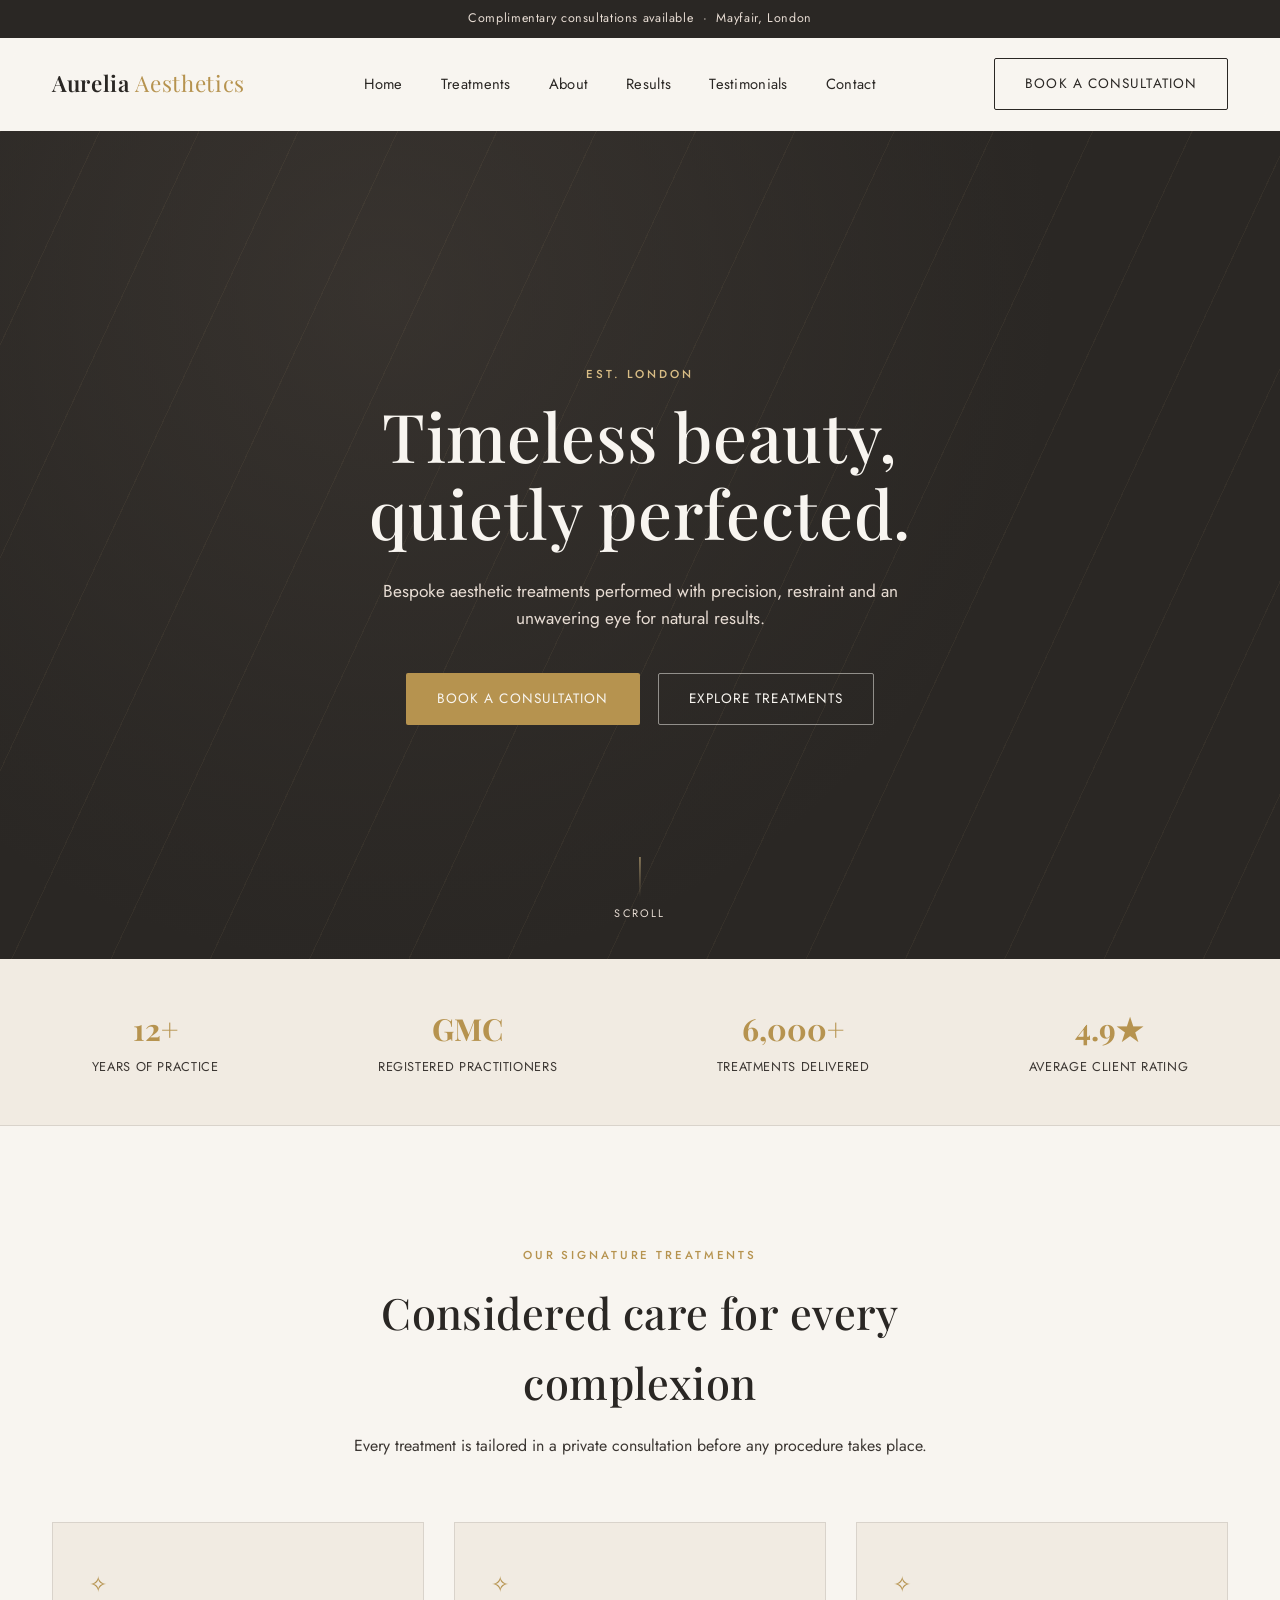
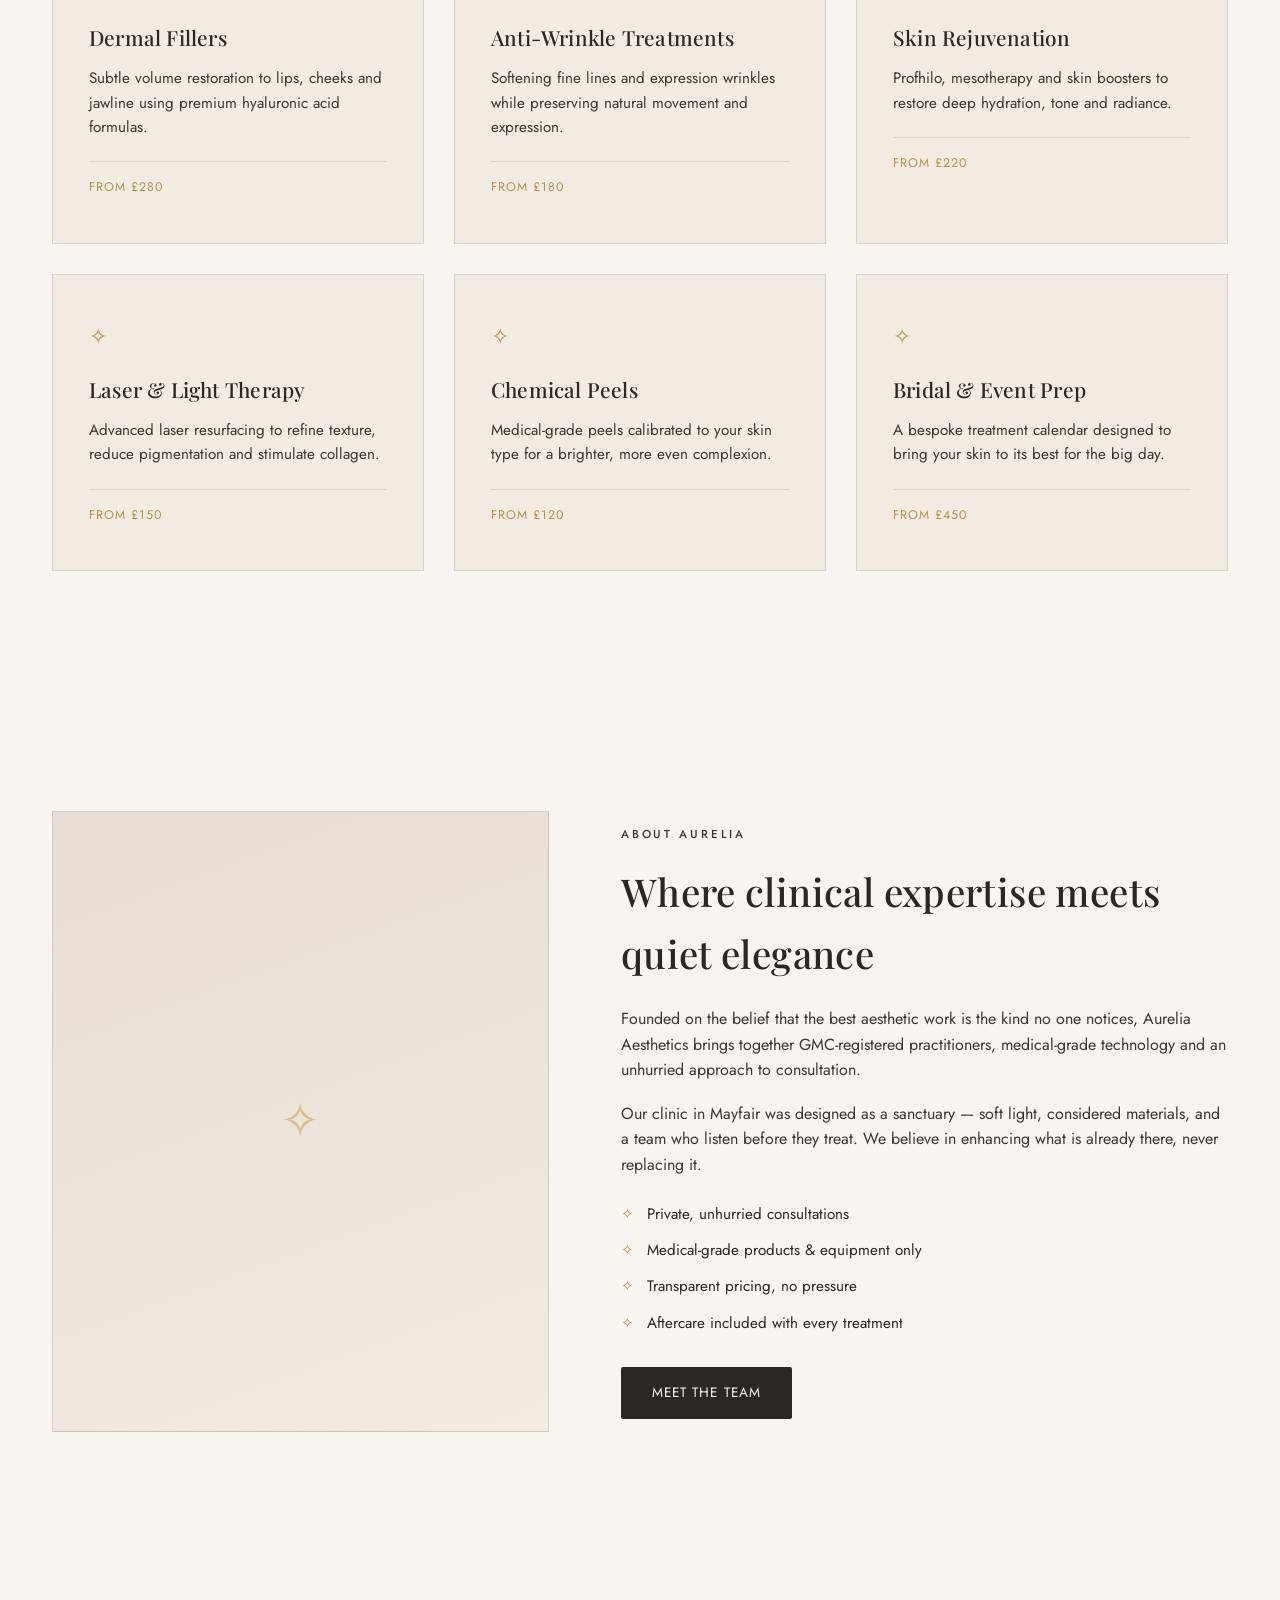
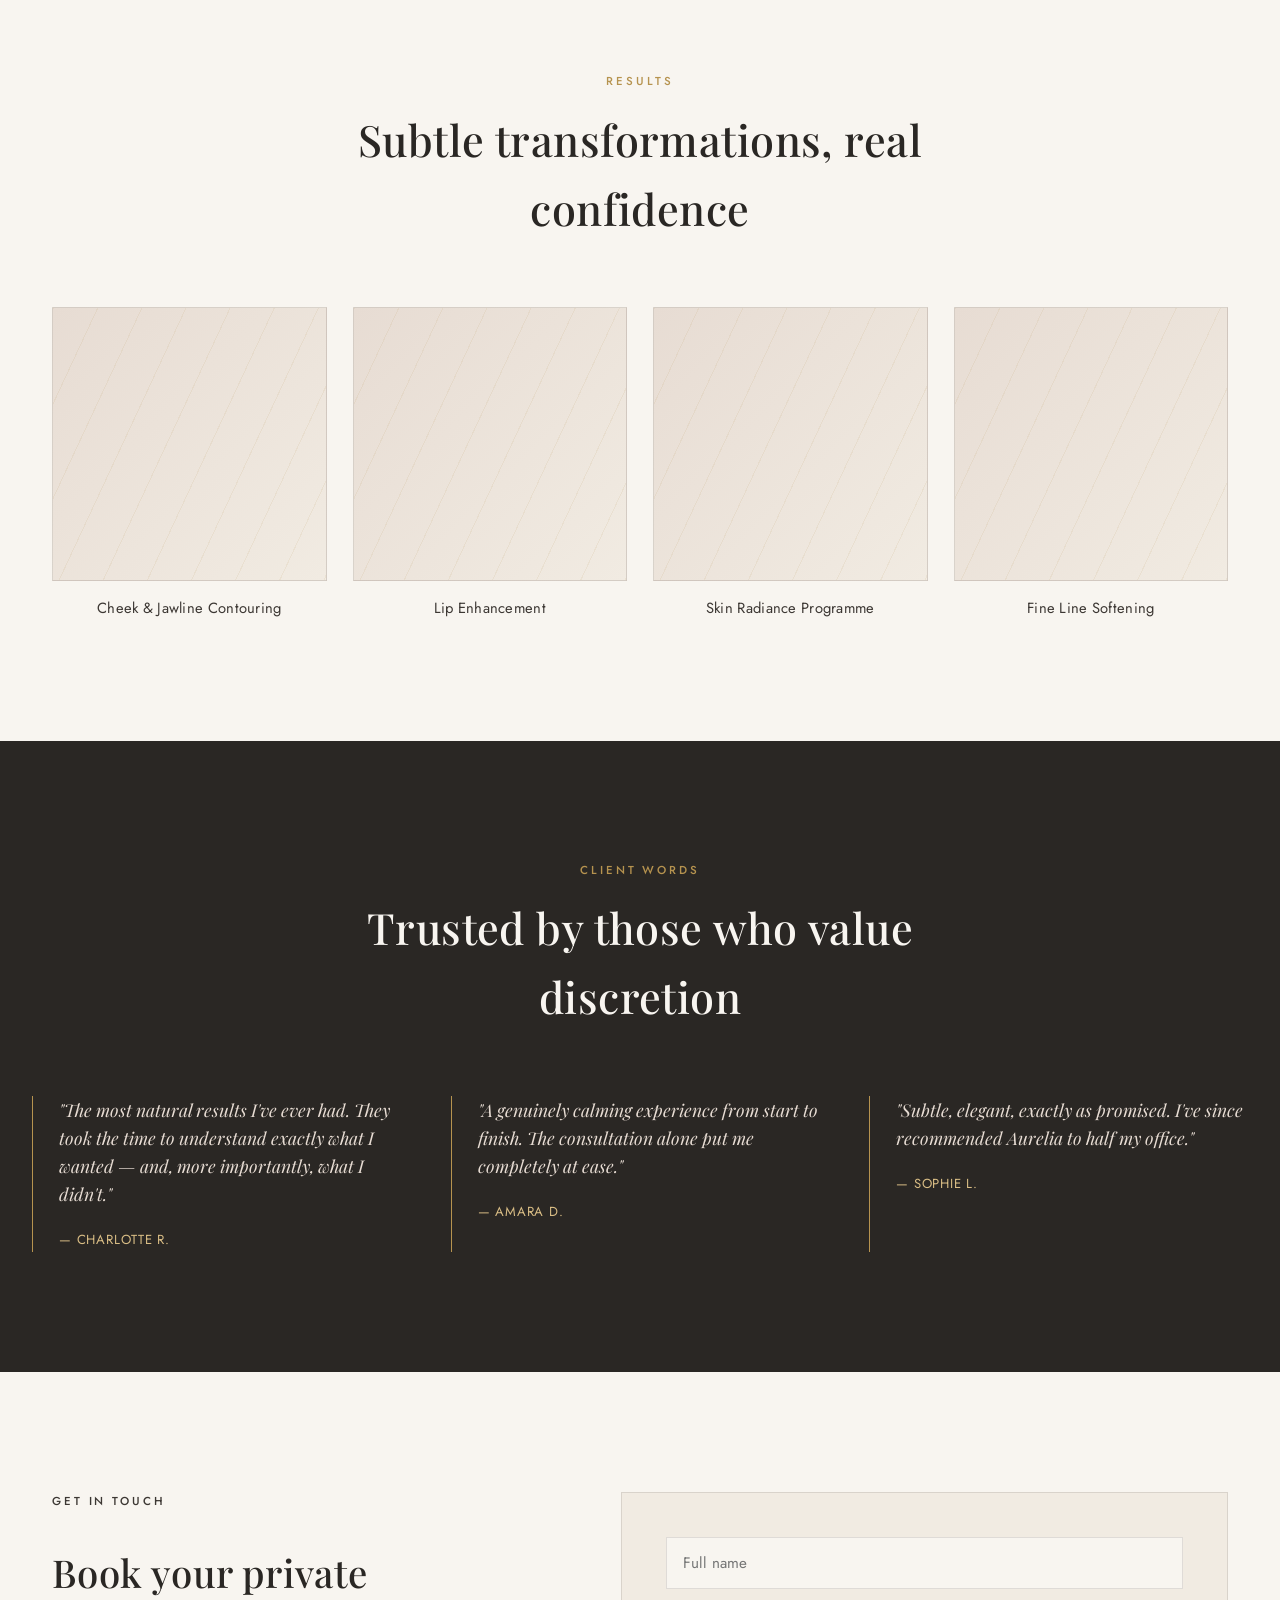
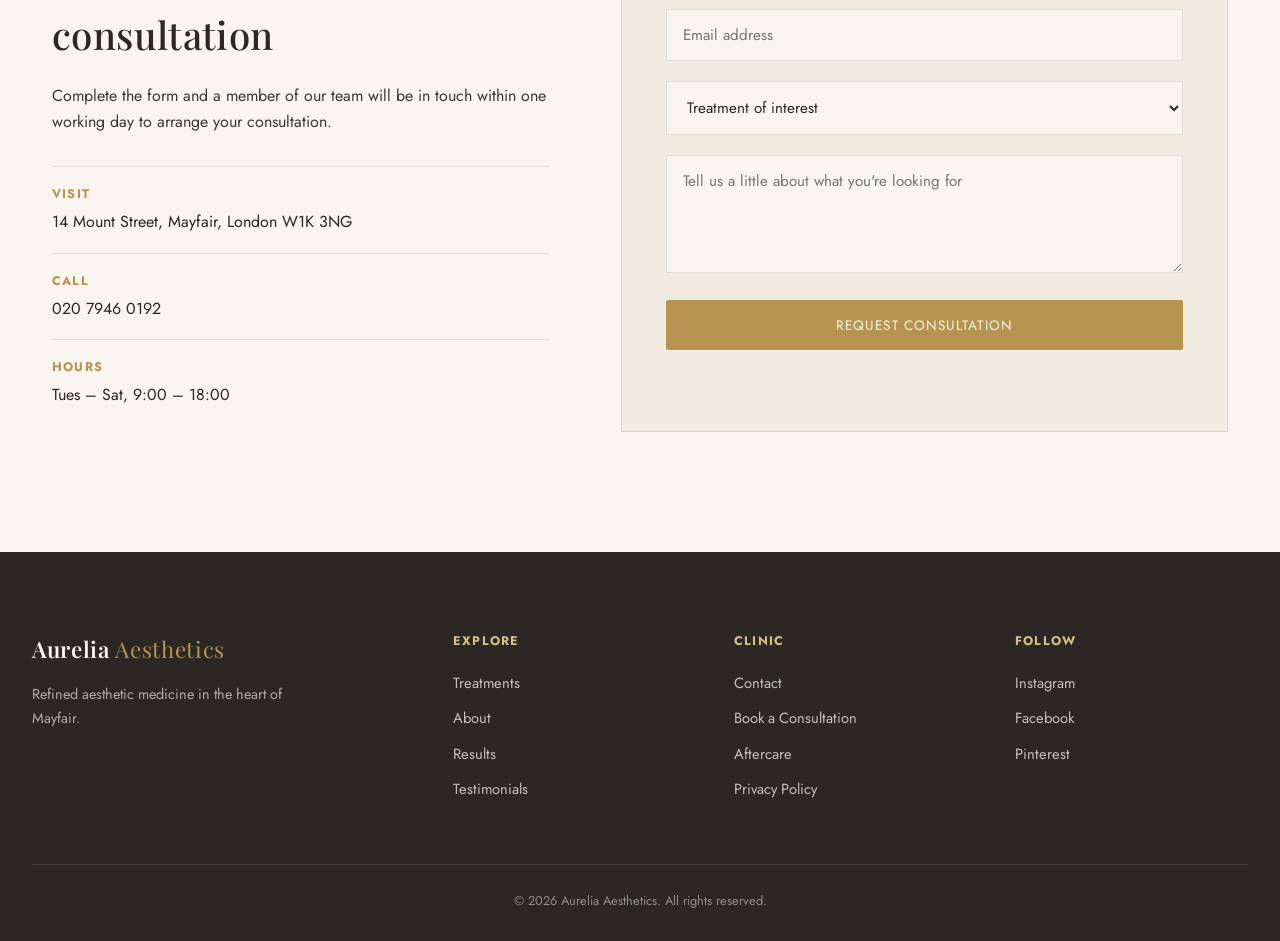
==== aesthetics-brand-website/index.html @ a66c6520 "jhgjh" ====
<!DOCTYPE html>
<html lang="en">
<head>
<meta charset="UTF-8">
<meta name="viewport" content="width=device-width, initial-scale=1.0">
<title>Aurelia Aesthetics — Refined Skin &amp; Beauty Clinic</title>
<link rel="preconnect" href="https://fonts.googleapis.com">
<link rel="preconnect" href="https://fonts.gstatic.com" crossorigin>
<link href="https://fonts.googleapis.com/css2?family=Playfair+Display:ital,wght@0,400;0,500;0,600;1,400&family=Jost:wght@300;400;500;600&display=swap" rel="stylesheet">
<link rel="stylesheet" href="style.css">
</head>
<body>

<div class="top-bar">
  <p>Complimentary consultations available &nbsp;·&nbsp; Mayfair, London</p>
</div>

<header class="site-header" id="siteHeader">
  <nav class="navbar">
    <a href="#home" class="logo">Aurelia <span>Aesthetics</span></a>

    <button class="nav-toggle" id="navToggle" aria-label="Toggle navigation">
      <span></span><span></span><span></span>
    </button>

    <ul class="nav-links" id="navLinks">
      <li><a href="#home">Home</a></li>
      <li><a href="#treatments">Treatments</a></li>
      <li><a href="#about">About</a></li>
      <li><a href="#results">Results</a></li>
      <li><a href="#testimonials">Testimonials</a></li>
      <li><a href="#contact">Contact</a></li>
    </ul>

    <a href="#contact" class="btn btn-outline nav-cta">Book a Consultation</a>
  </nav>
</header>

<main>

  <!-- HERO -->
  <section class="hero" id="home">
    <div class="hero-content" data-reveal>
      <p class="eyebrow">Est. London</p>
      <h1>Timeless beauty,<br> quietly perfected.</h1>
      <p class="hero-sub">Bespoke aesthetic treatments performed with precision, restraint and an unwavering eye for natural results.</p>
      <div class="hero-actions">
        <a href="#contact" class="btn btn-gold">Book a Consultation</a>
        <a href="#treatments" class="btn btn-ghost">Explore Treatments</a>
      </div>
    </div>
    <div class="hero-scroll">
      <span></span>
      <small>Scroll</small>
    </div>
  </section>

  <!-- MARQUEE / TRUST STRIP -->
  <section class="trust-strip" data-reveal>
    <div class="trust-item">
      <strong>12+</strong>
      <span>Years of Practice</span>
    </div>
    <div class="trust-item">
      <strong>GMC</strong>
      <span>Registered Practitioners</span>
    </div>
    <div class="trust-item">
      <strong>6,000+</strong>
      <span>Treatments Delivered</span>
    </div>
    <div class="trust-item">
      <strong>4.9★</strong>
      <span>Average Client Rating</span>
    </div>
  </section>

  <!-- TREATMENTS -->
  <section class="section treatments" id="treatments">
    <div class="section-head" data-reveal>
      <p class="eyebrow">Our Signature Treatments</p>
      <h2>Considered care for every complexion</h2>
      <p class="section-sub">Every treatment is tailored in a private consultation before any procedure takes place.</p>
    </div>

    <div class="treatment-grid">
      <article class="treatment-card" data-reveal>
        <div class="treatment-icon">✧</div>
        <h3>Dermal Fillers</h3>
        <p>Subtle volume restoration to lips, cheeks and jawline using premium hyaluronic acid formulas.</p>
        <span class="price">From £280</span>
      </article>

      <article class="treatment-card" data-reveal>
        <div class="treatment-icon">✧</div>
        <h3>Anti-Wrinkle Treatments</h3>
        <p>Softening fine lines and expression wrinkles while preserving natural movement and expression.</p>
        <span class="price">From £180</span>
      </article>

      <article class="treatment-card" data-reveal>
        <div class="treatment-icon">✧</div>
        <h3>Skin Rejuvenation</h3>
        <p>Profhilo, mesotherapy and skin boosters to restore deep hydration, tone and radiance.</p>
        <span class="price">From £220</span>
      </article>

      <article class="treatment-card" data-reveal>
        <div class="treatment-icon">✧</div>
        <h3>Laser &amp; Light Therapy</h3>
        <p>Advanced laser resurfacing to refine texture, reduce pigmentation and stimulate collagen.</p>
        <span class="price">From £150</span>
      </article>

      <article class="treatment-card" data-reveal>
        <div class="treatment-icon">✧</div>
        <h3>Chemical Peels</h3>
        <p>Medical-grade peels calibrated to your skin type for a brighter, more even complexion.</p>
        <span class="price">From £120</span>
      </article>

      <article class="treatment-card" data-reveal>
        <div class="treatment-icon">✧</div>
        <h3>Bridal &amp; Event Prep</h3>
        <p>A bespoke treatment calendar designed to bring your skin to its best for the big day.</p>
        <span class="price">From £450</span>
      </article>
    </div>
  </section>

  <!-- ABOUT -->
  <section class="section about" id="about">
    <div class="about-media" data-reveal>
      <div class="about-frame"></div>
    </div>
    <div class="about-copy" data-reveal>
      <p class="eyebrow">About Aurelia</p>
      <h2>Where clinical expertise meets quiet elegance</h2>
      <p>Founded on the belief that the best aesthetic work is the kind no one notices, Aurelia Aesthetics brings together GMC-registered practitioners, medical-grade technology and an unhurried approach to consultation.</p>
      <p>Our clinic in Mayfair was designed as a sanctuary — soft light, considered materials, and a team who listen before they treat. We believe in enhancing what is already there, never replacing it.</p>
      <ul class="about-list">
        <li>Private, unhurried consultations</li>
        <li>Medical-grade products &amp; equipment only</li>
        <li>Transparent pricing, no pressure</li>
        <li>Aftercare included with every treatment</li>
      </ul>
      <a href="#contact" class="btn btn-dark">Meet the Team</a>
    </div>
  </section>

  <!-- RESULTS -->
  <section class="section results" id="results">
    <div class="section-head" data-reveal>
      <p class="eyebrow">Results</p>
      <h2>Subtle transformations, real confidence</h2>
    </div>
    <div class="results-grid">
      <div class="result-card" data-reveal><div class="result-swatch"></div><p>Cheek &amp; Jawline Contouring</p></div>
      <div class="result-card" data-reveal><div class="result-swatch"></div><p>Lip Enhancement</p></div>
      <div class="result-card" data-reveal><div class="result-swatch"></div><p>Skin Radiance Programme</p></div>
      <div class="result-card" data-reveal><div class="result-swatch"></div><p>Fine Line Softening</p></div>
    </div>
  </section>

  <!-- TESTIMONIALS -->
  <section class="section testimonials" id="testimonials">
    <div class="section-head light" data-reveal>
      <p class="eyebrow">Client Words</p>
      <h2>Trusted by those who value discretion</h2>
    </div>
    <div class="testimonial-track" data-reveal>
      <blockquote class="testimonial">
        <p>"The most natural results I've ever had. They took the time to understand exactly what I wanted — and, more importantly, what I didn't."</p>
        <cite>— Charlotte R.</cite>
      </blockquote>
      <blockquote class="testimonial">
        <p>"A genuinely calming experience from start to finish. The consultation alone put me completely at ease."</p>
        <cite>— Amara D.</cite>
      </blockquote>
      <blockquote class="testimonial">
        <p>"Subtle, elegant, exactly as promised. I've since recommended Aurelia to half my office."</p>
        <cite>— Sophie L.</cite>
      </blockquote>
    </div>
  </section>

  <!-- CONTACT -->
  <section class="section contact" id="contact">
    <div class="contact-copy" data-reveal>
      <p class="eyebrow">Get in Touch</p>
      <h2>Book your private consultation</h2>
      <p>Complete the form and a member of our team will be in touch within one working day to arrange your consultation.</p>
      <div class="contact-detail">
        <strong>Visit</strong>
        <span>14 Mount Street, Mayfair, London W1K 3NG</span>
      </div>
      <div class="contact-detail">
        <strong>Call</strong>
        <span>020 7946 0192</span>
      </div>
      <div class="contact-detail">
        <strong>Hours</strong>
        <span>Tues – Sat, 9:00 – 18:00</span>
      </div>
    </div>

    <form class="contact-form" id="contactForm" data-reveal>
      <div class="form-row">
        <input type="text" id="name" name="name" placeholder="Full name" required>
      </div>
      <div class="form-row">
        <input type="email" id="email" name="email" placeholder="Email address" required>
      </div>
      <div class="form-row">
        <select id="treatment" name="treatment">
          <option value="">Treatment of interest</option>
          <option>Dermal Fillers</option>
          <option>Anti-Wrinkle Treatments</option>
          <option>Skin Rejuvenation</option>
          <option>Laser &amp; Light Therapy</option>
          <option>Chemical Peels</option>
          <option>Bridal &amp; Event Prep</option>
          <option>Not sure yet</option>
        </select>
      </div>
      <div class="form-row">
        <textarea id="message" name="message" rows="4" placeholder="Tell us a little about what you're looking for"></textarea>
      </div>
      <button type="submit" class="btn btn-gold full-width">Request Consultation</button>
      <p class="form-note" id="formNote"></p>
    </form>
  </section>

</main>

<footer class="site-footer">
  <div class="footer-top">
    <div class="footer-brand">
      <a href="#home" class="logo">Aurelia <span>Aesthetics</span></a>
      <p>Refined aesthetic medicine in the heart of Mayfair.</p>
    </div>
    <div class="footer-links">
      <h4>Explore</h4>
      <a href="#treatments">Treatments</a>
      <a href="#about">About</a>
      <a href="#results">Results</a>
      <a href="#testimonials">Testimonials</a>
    </div>
    <div class="footer-links">
      <h4>Clinic</h4>
      <a href="#contact">Contact</a>
      <a href="#contact">Book a Consultation</a>
      <a href="#">Aftercare</a>
      <a href="#">Privacy Policy</a>
    </div>
    <div class="footer-social">
      <h4>Follow</h4>
      <a href="#">Instagram</a>
      <a href="#">Facebook</a>
      <a href="#">Pinterest</a>
    </div>
  </div>
  <div class="footer-bottom">
    <p>&copy; <span id="year"></span> Aurelia Aesthetics. All rights reserved.</p>
  </div>
</footer>

<script src="script.js"></script>
</body>
</html>
---- aesthetics-brand-website/style.css ----
:root {
  --ivory: #f8f5f0;
  --cream: #f1ebe2;
  --charcoal: #2a2724;
  --charcoal-soft: #3c3733;
  --gold: #b6934f;
  --gold-light: #d9bd85;
  --blush: #e7dcd3;
  --line: rgba(42, 39, 36, 0.12);
  --serif: 'Playfair Display', serif;
  --sans: 'Jost', sans-serif;
  --ease: cubic-bezier(.22, 1, .36, 1);
}

* { margin: 0; padding: 0; box-sizing: border-box; }

html { scroll-behavior: smooth; }

body {
  font-family: var(--sans);
  color: var(--charcoal);
  background: var(--ivory);
  line-height: 1.6;
  -webkit-font-smoothing: antialiased;
}

img { max-width: 100%; display: block; }
a { text-decoration: none; color: inherit; }
ul { list-style: none; }

.eyebrow {
  font-family: var(--sans);
  text-transform: uppercase;
  letter-spacing: 0.25em;
  font-size: 0.72rem;
  color: var(--gold);
  font-weight: 500;
  margin-bottom: 14px;
}

h1, h2, h3 {
  font-family: var(--serif);
  font-weight: 500;
  letter-spacing: 0.01em;
}

/* ---------- Top bar ---------- */
.top-bar {
  background: var(--charcoal);
  color: var(--blush);
  text-align: center;
  font-size: 0.78rem;
  letter-spacing: 0.05em;
  padding: 9px 20px;
}

/* ---------- Header ---------- */
.site-header {
  position: sticky;
  top: 0;
  z-index: 100;
  background: rgba(248, 245, 240, 0.85);
  backdrop-filter: blur(10px);
  border-bottom: 1px solid transparent;
  transition: border-color 0.3s var(--ease), background 0.3s var(--ease);
}

.site-header.scrolled {
  border-bottom: 1px solid var(--line);
}

.navbar {
  max-width: 1240px;
  margin: 0 auto;
  display: flex;
  align-items: center;
  justify-content: space-between;
  padding: 20px 32px;
}

.logo {
  font-family: var(--serif);
  font-size: 1.4rem;
  letter-spacing: 0.03em;
  font-weight: 600;
}

.logo span {
  font-weight: 400;
  color: var(--gold);
}

.nav-links {
  display: flex;
  gap: 38px;
}

.nav-links a {
  font-size: 0.92rem;
  letter-spacing: 0.02em;
  position: relative;
  padding-bottom: 4px;
}

.nav-links a::after {
  content: '';
  position: absolute;
  left: 0; bottom: 0;
  height: 1px;
  width: 0;
  background: var(--gold);
  transition: width 0.3s var(--ease);
}

.nav-links a:hover::after { width: 100%; }

.nav-toggle {
  display: none;
  flex-direction: column;
  gap: 5px;
  background: none;
  border: none;
  cursor: pointer;
  z-index: 200;
}

.nav-toggle span {
  width: 24px;
  height: 1.5px;
  background: var(--charcoal);
  transition: transform 0.3s var(--ease), opacity 0.3s var(--ease);
}

/* ---------- Buttons ---------- */
.btn {
  display: inline-block;
  padding: 14px 30px;
  font-size: 0.85rem;
  letter-spacing: 0.08em;
  text-transform: uppercase;
  border-radius: 2px;
  transition: all 0.35s var(--ease);
  border: 1px solid transparent;
  cursor: pointer;
  font-family: var(--sans);
}

.btn-gold {
  background: var(--gold);
  color: var(--ivory);
}
.btn-gold:hover { background: var(--charcoal); }

.btn-outline {
  border: 1px solid var(--charcoal);
  color: var(--charcoal);
}
.btn-outline:hover { background: var(--charcoal); color: var(--ivory); }

.btn-ghost {
  color: var(--ivory);
  border: 1px solid rgba(248, 245, 240, 0.5);
}
.btn-ghost:hover { background: rgba(248, 245, 240, 0.12); border-color: var(--ivory); }

.btn-dark {
  background: var(--charcoal);
  color: var(--ivory);
}
.btn-dark:hover { background: var(--gold); }

.full-width { width: 100%; text-align: center; }

/* ---------- Hero ---------- */
.hero {
  min-height: 92vh;
  display: flex;
  align-items: center;
  justify-content: center;
  text-align: center;
  position: relative;
  padding: 100px 24px;
  background:
    linear-gradient(180deg, rgba(42,39,36,0.55), rgba(42,39,36,0.75)),
    radial-gradient(circle at 30% 20%, #4a433d, var(--charcoal) 60%);
  color: var(--ivory);
  overflow: hidden;
}

.hero::before {
  content: '';
  position: absolute;
  inset: 0;
  background-image:
    repeating-linear-gradient(115deg, rgba(214,180,120,0.06) 0px, rgba(214,180,120,0.06) 1px, transparent 1px, transparent 90px);
  pointer-events: none;
}

.hero-content { max-width: 780px; position: relative; }

.hero .eyebrow { color: var(--gold-light); }

.hero h1 {
  font-size: clamp(2.4rem, 5.5vw, 4.2rem);
  line-height: 1.15;
  margin-bottom: 26px;
}

.hero-sub {
  font-size: 1.08rem;
  color: var(--blush);
  max-width: 560px;
  margin: 0 auto 40px;
}

.hero-actions {
  display: flex;
  gap: 18px;
  justify-content: center;
  flex-wrap: wrap;
}

.hero-scroll {
  position: absolute;
  bottom: 36px;
  left: 50%;
  transform: translateX(-50%);
  display: flex;
  flex-direction: column;
  align-items: center;
  gap: 8px;
  color: var(--blush);
}

.hero-scroll span {
  width: 1px;
  height: 40px;
  background: linear-gradient(var(--gold-light), transparent);
  animation: scrollLine 2s var(--ease) infinite;
}

.hero-scroll small {
  font-size: 0.68rem;
  letter-spacing: 0.2em;
  text-transform: uppercase;
}

@keyframes scrollLine {
  0% { transform: scaleY(0); transform-origin: top; }
  50% { transform: scaleY(1); transform-origin: top; }
  50.1% { transform-origin: bottom; }
  100% { transform: scaleY(0); transform-origin: bottom; }
}

/* ---------- Trust strip ---------- */
.trust-strip {
  display: flex;
  flex-wrap: wrap;
  justify-content: space-around;
  gap: 24px;
  padding: 46px 24px;
  background: var(--cream);
  border-bottom: 1px solid var(--line);
}

.trust-item {
  text-align: center;
}

.trust-item strong {
  display: block;
  font-family: var(--serif);
  font-size: 1.9rem;
  color: var(--gold);
}

.trust-item span {
  font-size: 0.8rem;
  letter-spacing: 0.05em;
  text-transform: uppercase;
  color: var(--charcoal-soft);
}

/* ---------- Section shared ---------- */
.section {
  max-width: 1240px;
  margin: 0 auto;
  padding: 120px 32px;
}

.section-head {
  text-align: center;
  max-width: 640px;
  margin: 0 auto 64px;
}

.section-head h2 {
  font-size: clamp(1.9rem, 3.4vw, 2.7rem);
  margin-bottom: 16px;
}

.section-sub { color: var(--charcoal-soft); }

.section-head.light h2,
.section-head.light .section-sub { color: var(--ivory); }

/* ---------- Treatments ---------- */
.treatment-grid {
  display: grid;
  grid-template-columns: repeat(auto-fit, minmax(300px, 1fr));
  gap: 30px;
}

.treatment-card {
  background: var(--cream);
  border: 1px solid var(--line);
  padding: 44px 36px;
  transition: transform 0.4s var(--ease), box-shadow 0.4s var(--ease), border-color 0.4s var(--ease);
}

.treatment-card:hover {
  transform: translateY(-6px);
  box-shadow: 0 24px 48px -24px rgba(42,39,36,0.25);
  border-color: var(--gold-light);
}

.treatment-icon {
  color: var(--gold);
  font-size: 1.4rem;
  margin-bottom: 18px;
}

.treatment-card h3 {
  font-size: 1.3rem;
  margin-bottom: 12px;
}

.treatment-card p {
  color: var(--charcoal-soft);
  font-size: 0.95rem;
  margin-bottom: 22px;
}

.price {
  display: inline-block;
  font-size: 0.78rem;
  letter-spacing: 0.08em;
  text-transform: uppercase;
  color: var(--gold);
  border-top: 1px solid var(--line);
  padding-top: 16px;
  width: 100%;
}

/* ---------- About ---------- */
.about {
  display: grid;
  grid-template-columns: 0.9fr 1.1fr;
  gap: 72px;
  align-items: center;
}

.about-frame {
  aspect-ratio: 4 / 5;
  background:
    linear-gradient(160deg, var(--blush), var(--cream)),
    repeating-linear-gradient(45deg, rgba(182,147,79,0.08) 0 2px, transparent 2px 26px);
  border: 1px solid var(--line);
  position: relative;
}

.about-frame::after {
  content: '✧';
  position: absolute;
  inset: 0;
  display: flex;
  align-items: center;
  justify-content: center;
  font-size: 3rem;
  color: var(--gold-light);
}

.about-copy h2 { margin-bottom: 22px; font-size: clamp(1.9rem, 3vw, 2.5rem); }
.about-copy p { color: var(--charcoal-soft); margin-bottom: 18px; }

.about-list { margin: 24px 0 32px; }
.about-list li {
  padding-left: 26px;
  position: relative;
  margin-bottom: 12px;
  font-size: 0.95rem;
}
.about-list li::before {
  content: '✧';
  position: absolute;
  left: 0;
  color: var(--gold);
}

/* ---------- Results ---------- */
.results-grid {
  display: grid;
  grid-template-columns: repeat(auto-fit, minmax(220px, 1fr));
  gap: 26px;
}

.result-card { text-align: center; }

.result-swatch {
  aspect-ratio: 1;
  margin-bottom: 16px;
  background: linear-gradient(135deg, var(--blush), var(--cream));
  border: 1px solid var(--line);
  position: relative;
  overflow: hidden;
}

.result-swatch::after {
  content: '';
  position: absolute;
  inset: 0;
  background: repeating-linear-gradient(115deg, rgba(182,147,79,0.1) 0 1px, transparent 1px 40px);
}

.result-card p {
  font-size: 0.92rem;
  color: var(--charcoal-soft);
  letter-spacing: 0.02em;
}

/* ---------- Testimonials ---------- */
.testimonials {
  background: var(--charcoal);
  color: var(--ivory);
  max-width: none;
  padding: 120px 32px;
}

.testimonial-track {
  max-width: 1240px;
  margin: 0 auto;
  display: grid;
  grid-template-columns: repeat(auto-fit, minmax(280px, 1fr));
  gap: 40px;
}

.testimonial {
  border-left: 1px solid var(--gold);
  padding-left: 26px;
}

.testimonial p {
  font-family: var(--serif);
  font-style: italic;
  font-size: 1.1rem;
  line-height: 1.6;
  margin-bottom: 18px;
  color: var(--blush);
}

.testimonial cite {
  font-size: 0.82rem;
  letter-spacing: 0.06em;
  text-transform: uppercase;
  color: var(--gold-light);
  font-style: normal;
}

/* ---------- Contact ---------- */
.contact {
  display: grid;
  grid-template-columns: 0.9fr 1.1fr;
  gap: 72px;
}

.contact-copy h2 { margin-bottom: 18px; font-size: clamp(1.9rem, 3vw, 2.5rem); }
.contact-copy p { color: var(--charcoal-soft); margin-bottom: 32px; }

.contact-detail {
  border-top: 1px solid var(--line);
  padding: 18px 0;
  display: flex;
  flex-direction: column;
  gap: 4px;
}

.contact-detail strong {
  font-size: 0.78rem;
  letter-spacing: 0.1em;
  text-transform: uppercase;
  color: var(--gold);
}

.contact-form {
  background: var(--cream);
  border: 1px solid var(--line);
  padding: 44px;
  display: flex;
  flex-direction: column;
  gap: 20px;
}

.form-row input,
.form-row select,
.form-row textarea {
  width: 100%;
  padding: 14px 16px;
  border: 1px solid var(--line);
  background: var(--ivory);
  font-family: var(--sans);
  font-size: 0.95rem;
  color: var(--charcoal);
  transition: border-color 0.3s var(--ease);
}

.form-row input:focus,
.form-row select:focus,
.form-row textarea:focus {
  outline: none;
  border-color: var(--gold);
}

.form-note {
  font-size: 0.85rem;
  color: var(--gold);
  text-align: center;
  min-height: 1.2em;
}

/* ---------- Footer ---------- */
.site-footer {
  background: var(--charcoal);
  color: var(--blush);
  padding: 80px 32px 30px;
}

.footer-top {
  max-width: 1240px;
  margin: 0 auto;
  display: grid;
  grid-template-columns: 1.6fr 1fr 1fr 1fr;
  gap: 48px;
  padding-bottom: 50px;
  border-bottom: 1px solid rgba(248,245,240,0.12);
}

.footer-brand .logo { color: var(--ivory); }
.footer-brand p { margin-top: 16px; font-size: 0.9rem; color: rgba(248,245,240,0.65); max-width: 260px; }

.footer-links h4, .footer-social h4 {
  font-family: var(--sans);
  font-size: 0.78rem;
  letter-spacing: 0.1em;
  text-transform: uppercase;
  color: var(--gold-light);
  margin-bottom: 20px;
}

.footer-links a, .footer-social a {
  display: block;
  font-size: 0.92rem;
  color: rgba(248,245,240,0.75);
  margin-bottom: 12px;
  transition: color 0.3s var(--ease);
}
.footer-links a:hover, .footer-social a:hover { color: var(--gold-light); }

.footer-bottom {
  max-width: 1240px;
  margin: 0 auto;
  padding-top: 26px;
  font-size: 0.8rem;
  color: rgba(248,245,240,0.5);
  text-align: center;
}

/* ---------- Reveal animation ---------- */
[data-reveal] {
  opacity: 0;
  transform: translateY(28px);
  transition: opacity 0.8s var(--ease), transform 0.8s var(--ease);
}
[data-reveal].is-visible {
  opacity: 1;
  transform: translateY(0);
}

/* ---------- Responsive ---------- */
@media (max-width: 900px) {
  .about, .contact { grid-template-columns: 1fr; }
  .footer-top { grid-template-columns: 1fr 1fr; }
}

@media (max-width: 760px) {
  .nav-toggle { display: flex; }
  .nav-cta { display: none; }

  .nav-links {
    position: fixed;
    inset: 0 0 0 30%;
    background: var(--ivory);
    flex-direction: column;
    justify-content: center;
    align-items: flex-start;
    padding: 40px;
    gap: 28px;
    transform: translateX(100%);
    transition: transform 0.4s var(--ease);
  }

  .nav-links.open { transform: translateX(0); }

  .section { padding: 90px 24px; }
  .footer-top { grid-template-columns: 1fr; }
}
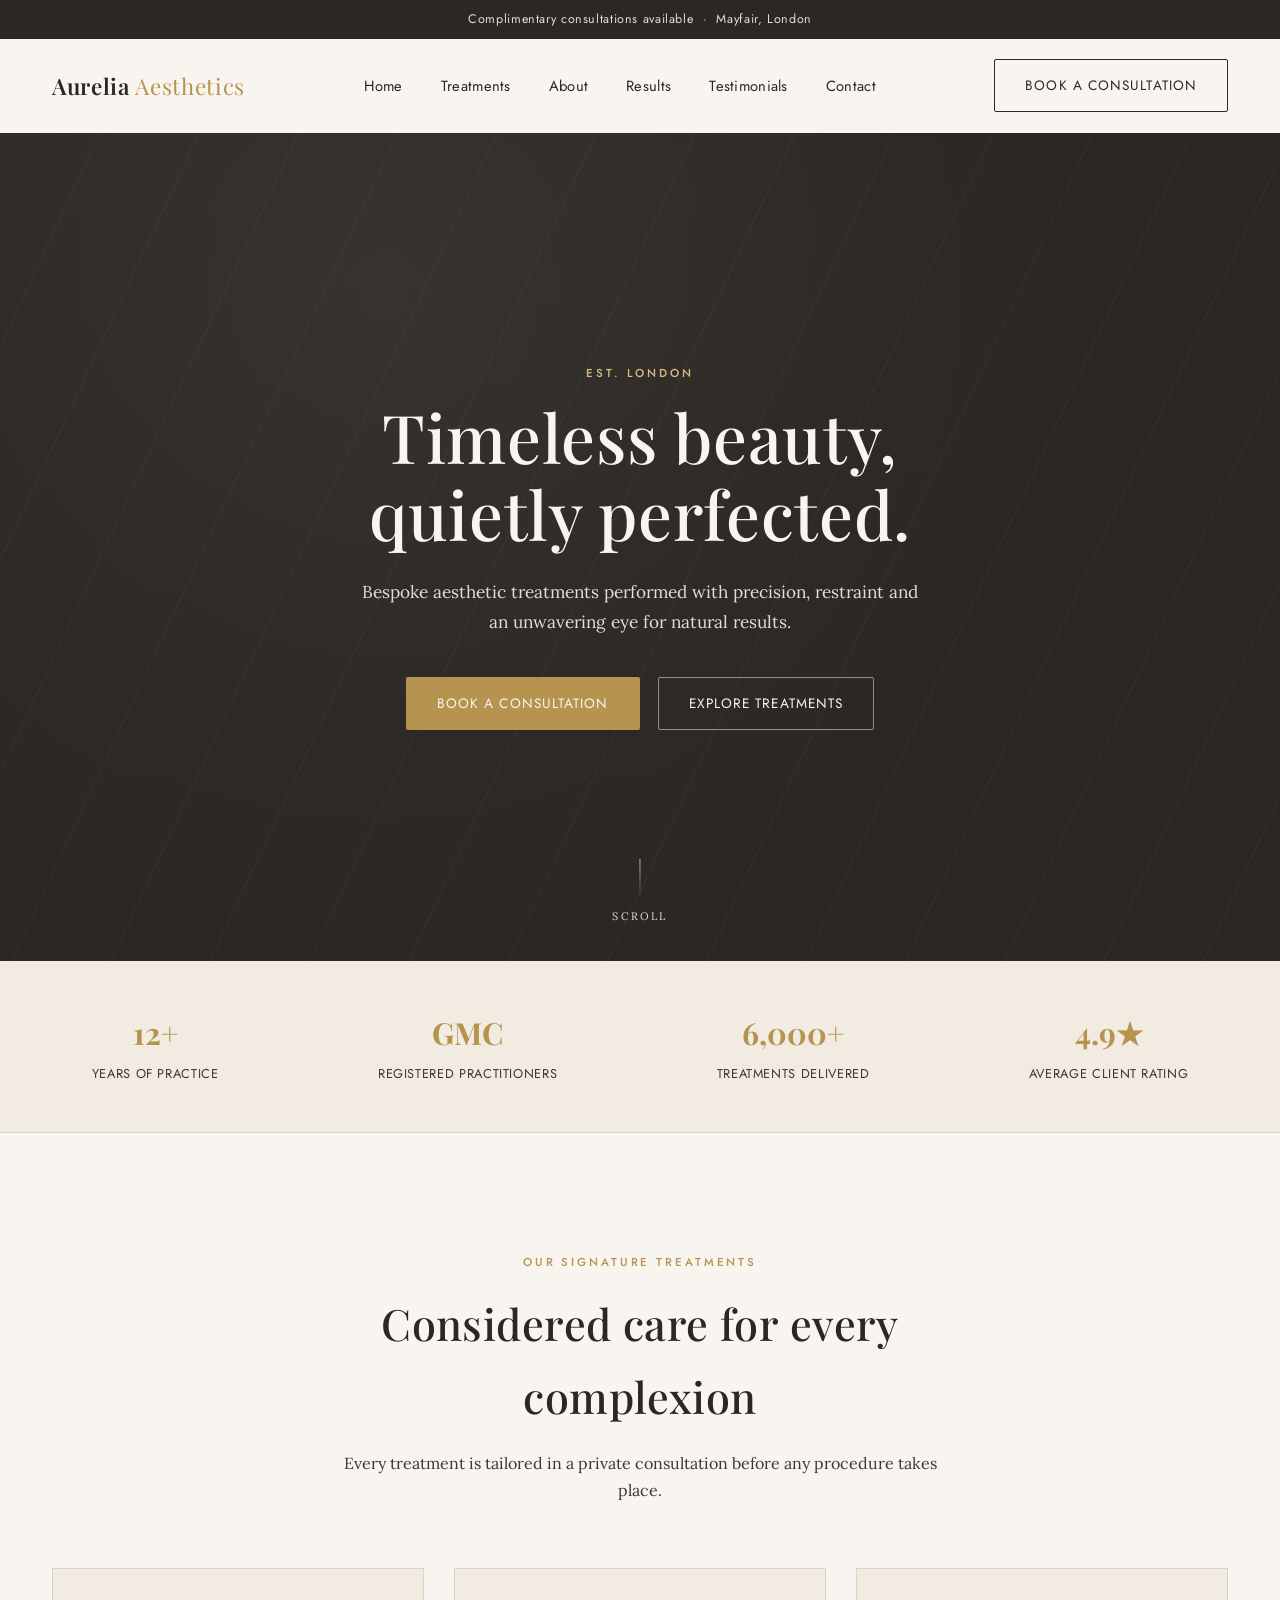
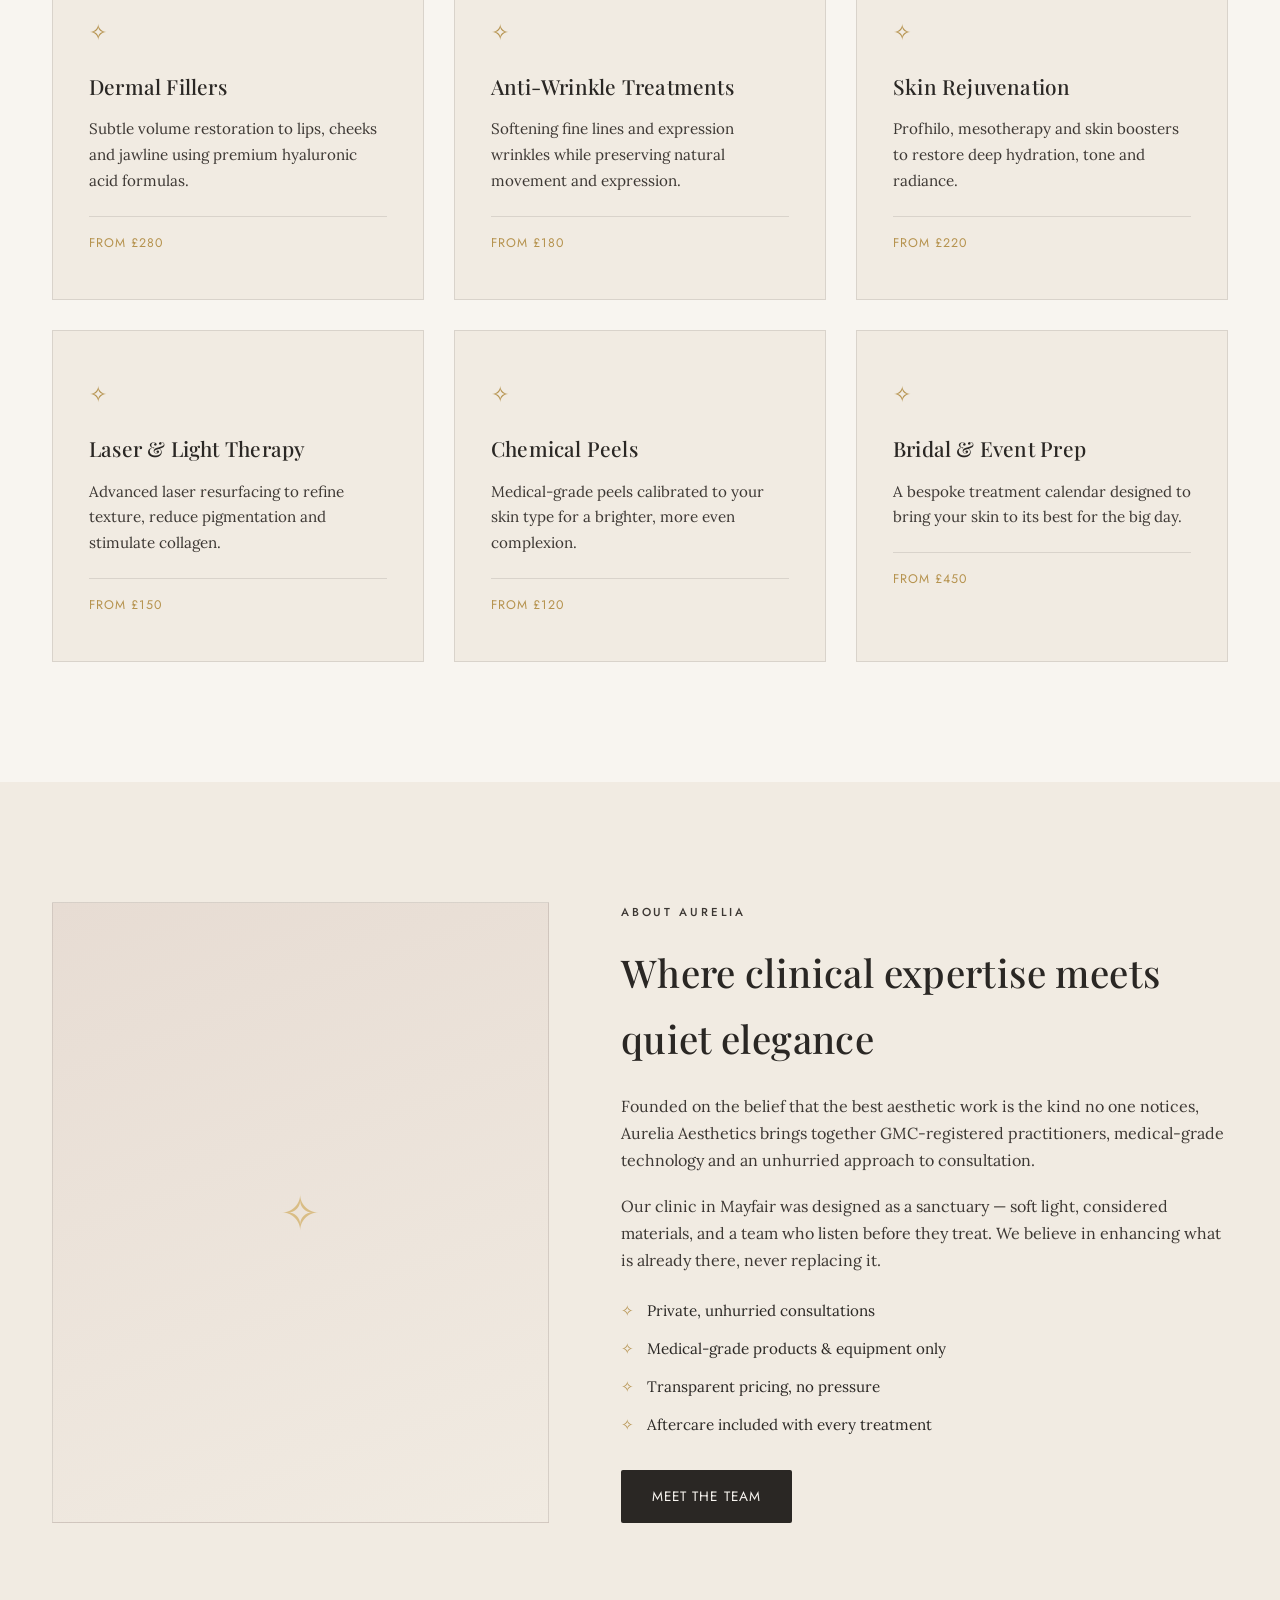
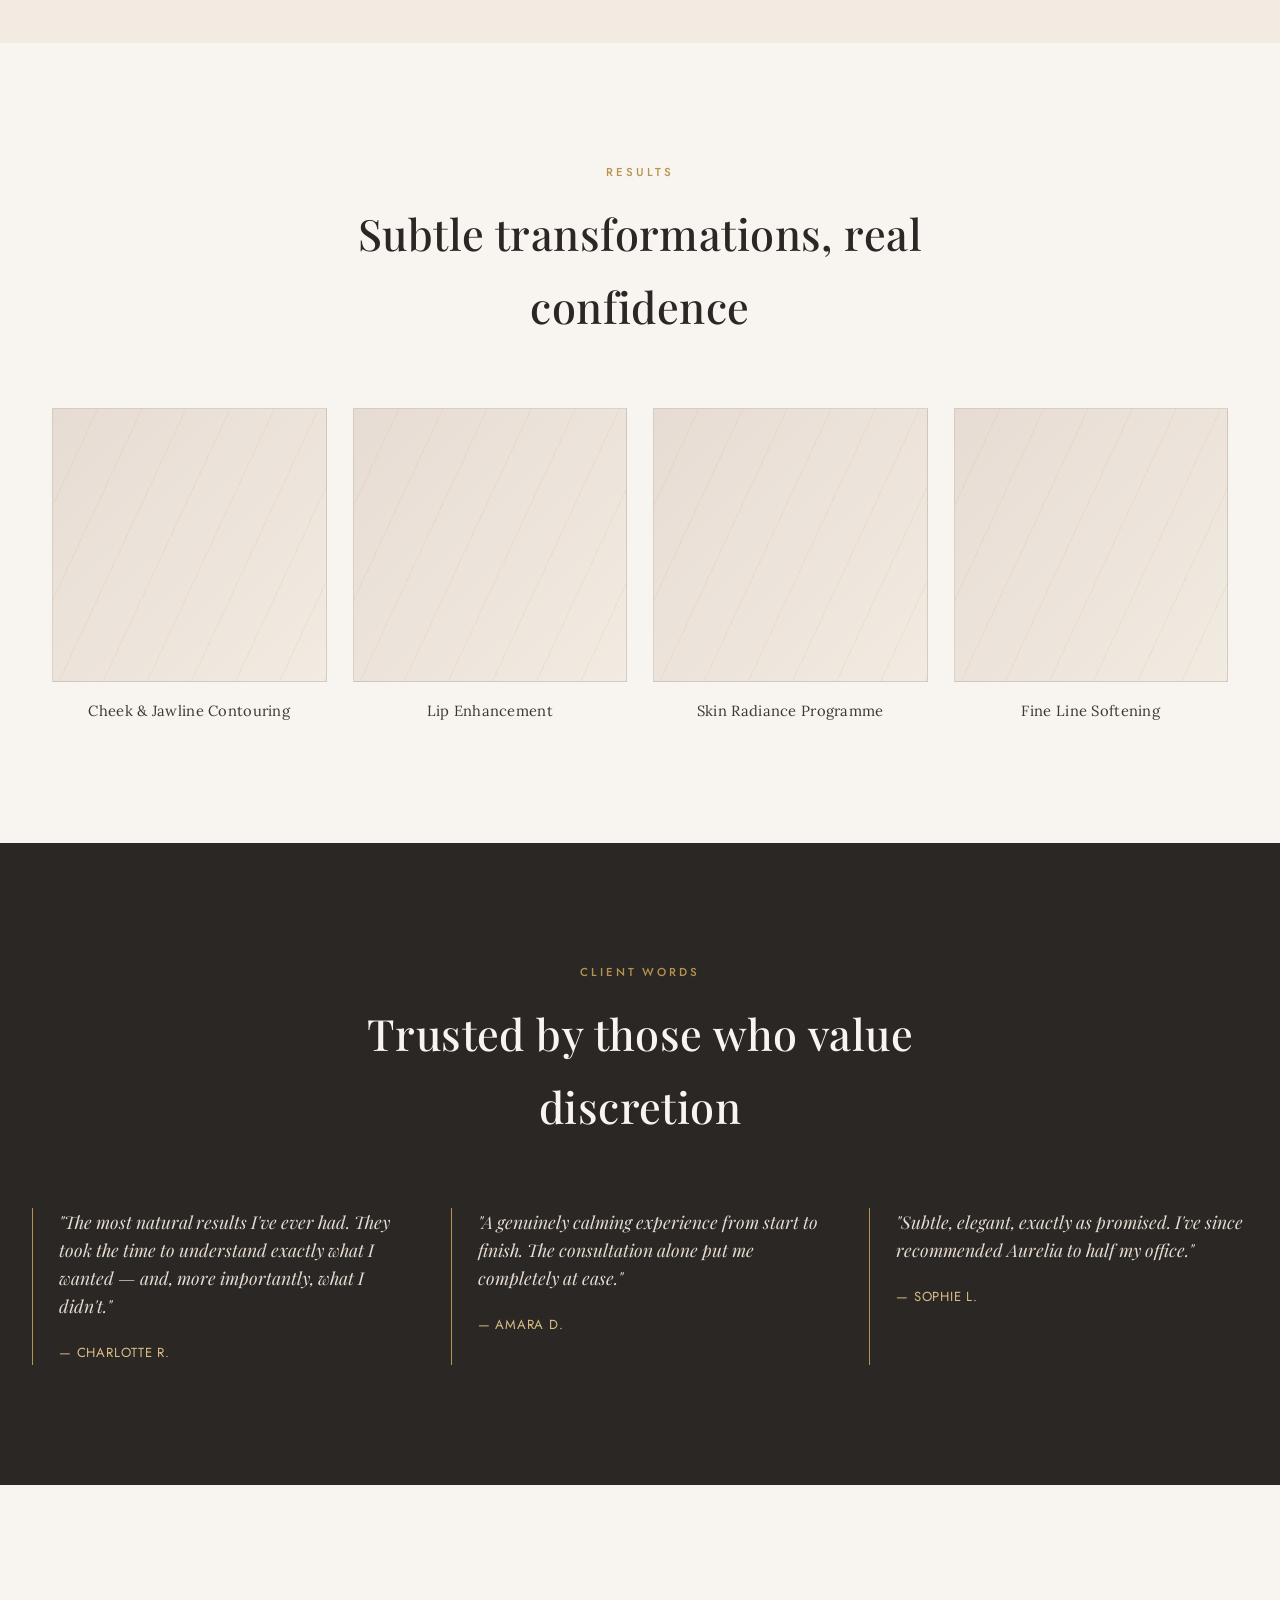
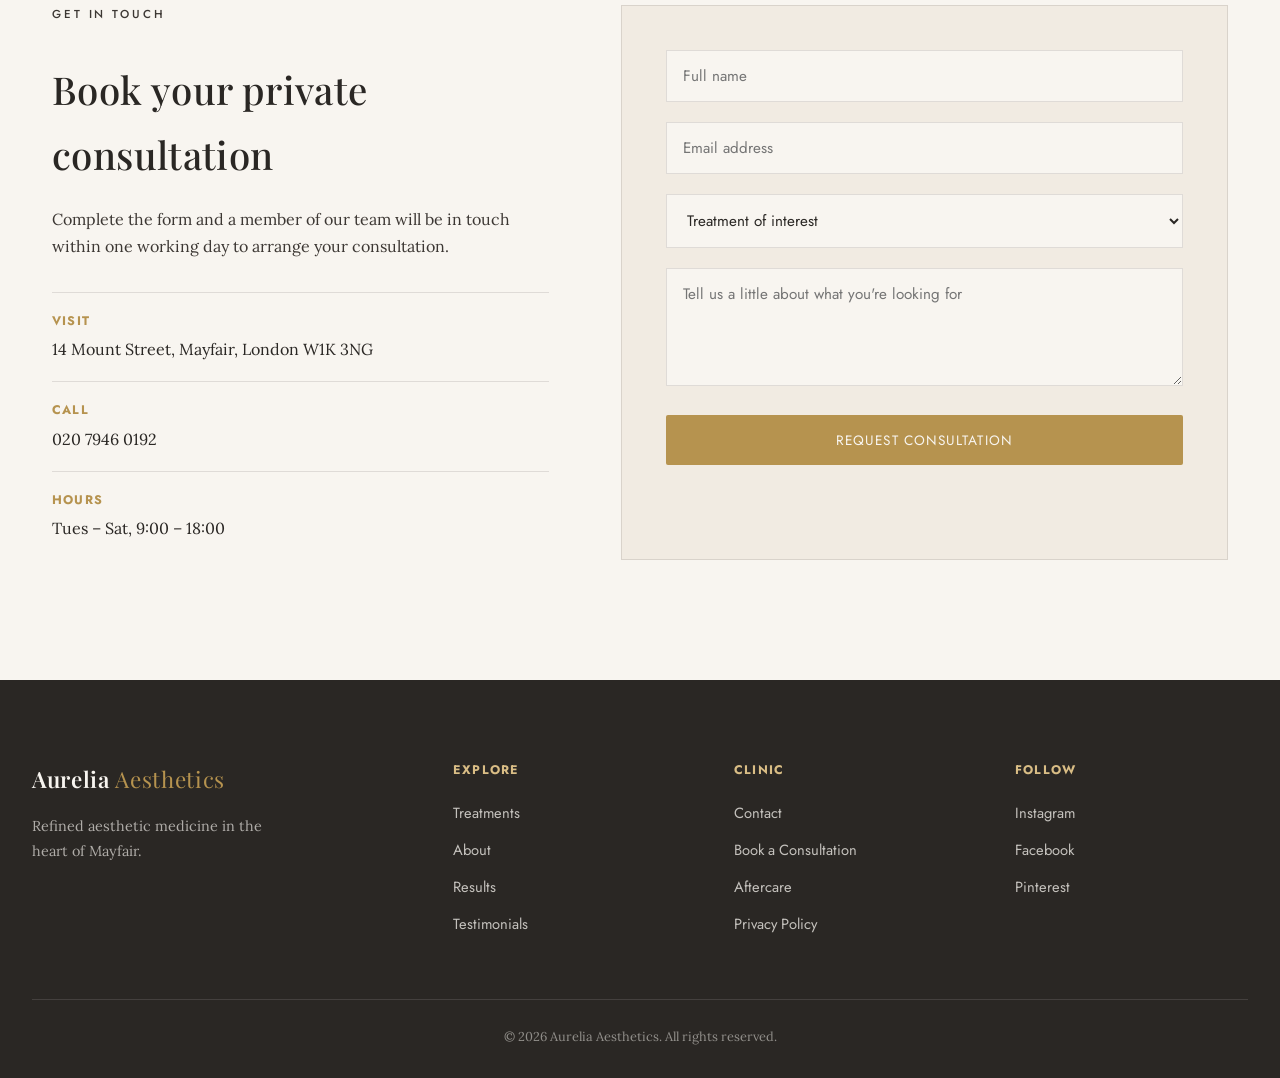
==== commit 917fe5e7: "Refine aesthetics site typography and add offset background band Use Lora for body copy (Jost stays " ====
--- a/aesthetics-brand-website/index.html
+++ b/aesthetics-brand-website/index.html
@@ -6,7 +6,7 @@
 <title>Aurelia Aesthetics — Refined Skin &amp; Beauty Clinic</title>
 <link rel="preconnect" href="https://fonts.googleapis.com">
 <link rel="preconnect" href="https://fonts.gstatic.com" crossorigin>
-<link href="https://fonts.googleapis.com/css2?family=Playfair+Display:ital,wght@0,400;0,500;0,600;1,400&family=Jost:wght@300;400;500;600&display=swap" rel="stylesheet">
+<link href="https://fonts.googleapis.com/css2?family=Playfair+Display:ital,wght@0,400;0,500;0,600;1,400&family=Lora:ital,wght@0,400;0,500;1,400&family=Jost:wght@300;400;500;600&display=swap" rel="stylesheet">
 <link rel="stylesheet" href="style.css">
 </head>
 <body>
@@ -129,24 +129,26 @@
   </section>
 
   <!-- ABOUT -->
-  <section class="section about" id="about">
-    <div class="about-media" data-reveal>
-      <div class="about-frame"></div>
-    </div>
-    <div class="about-copy" data-reveal>
-      <p class="eyebrow">About Aurelia</p>
-      <h2>Where clinical expertise meets quiet elegance</h2>
-      <p>Founded on the belief that the best aesthetic work is the kind no one notices, Aurelia Aesthetics brings together GMC-registered practitioners, medical-grade technology and an unhurried approach to consultation.</p>
-      <p>Our clinic in Mayfair was designed as a sanctuary — soft light, considered materials, and a team who listen before they treat. We believe in enhancing what is already there, never replacing it.</p>
-      <ul class="about-list">
-        <li>Private, unhurried consultations</li>
-        <li>Medical-grade products &amp; equipment only</li>
-        <li>Transparent pricing, no pressure</li>
-        <li>Aftercare included with every treatment</li>
-      </ul>
-      <a href="#contact" class="btn btn-dark">Meet the Team</a>
-    </div>
-  </section>
+  <div class="band band-cream">
+    <section class="section about" id="about">
+      <div class="about-media" data-reveal>
+        <div class="about-frame"></div>
+      </div>
+      <div class="about-copy" data-reveal>
+        <p class="eyebrow">About Aurelia</p>
+        <h2>Where clinical expertise meets quiet elegance</h2>
+        <p>Founded on the belief that the best aesthetic work is the kind no one notices, Aurelia Aesthetics brings together GMC-registered practitioners, medical-grade technology and an unhurried approach to consultation.</p>
+        <p>Our clinic in Mayfair was designed as a sanctuary — soft light, considered materials, and a team who listen before they treat. We believe in enhancing what is already there, never replacing it.</p>
+        <ul class="about-list">
+          <li>Private, unhurried consultations</li>
+          <li>Medical-grade products &amp; equipment only</li>
+          <li>Transparent pricing, no pressure</li>
+          <li>Aftercare included with every treatment</li>
+        </ul>
+        <a href="#contact" class="btn btn-dark">Meet the Team</a>
+      </div>
+    </section>
+  </div>
 
   <!-- RESULTS -->
   <section class="section results" id="results">
--- a/aesthetics-brand-website/style.css
+++ b/aesthetics-brand-website/style.css
@@ -8,6 +8,7 @@
   --blush: #e7dcd3;
   --line: rgba(42, 39, 36, 0.12);
   --serif: 'Playfair Display', serif;
+  --body: 'Lora', serif;
   --sans: 'Jost', sans-serif;
   --ease: cubic-bezier(.22, 1, .36, 1);
 }
@@ -17,10 +18,10 @@
 html { scroll-behavior: smooth; }
 
 body {
-  font-family: var(--sans);
+  font-family: var(--body);
   color: var(--charcoal);
   background: var(--ivory);
-  line-height: 1.6;
+  line-height: 1.7;
   -webkit-font-smoothing: antialiased;
 }
 
@@ -49,6 +50,7 @@
   background: var(--charcoal);
   color: var(--blush);
   text-align: center;
+  font-family: var(--sans);
   font-size: 0.78rem;
   letter-spacing: 0.05em;
   padding: 9px 20px;
@@ -96,6 +98,7 @@
 }
 
 .nav-links a {
+  font-family: var(--sans);
   font-size: 0.92rem;
   letter-spacing: 0.02em;
   position: relative;
@@ -275,6 +278,7 @@
 }
 
 .trust-item span {
+  font-family: var(--sans);
   font-size: 0.8rem;
   letter-spacing: 0.05em;
   text-transform: uppercase;
@@ -288,6 +292,8 @@
   padding: 120px 32px;
 }
 
+.band-cream { background: var(--cream); }
+
 .section-head {
   text-align: center;
   max-width: 640px;
@@ -343,6 +349,7 @@
 
 .price {
   display: inline-block;
+  font-family: var(--sans);
   font-size: 0.78rem;
   letter-spacing: 0.08em;
   text-transform: uppercase;
@@ -459,6 +466,7 @@
 }
 
 .testimonial cite {
+  font-family: var(--sans);
   font-size: 0.82rem;
   letter-spacing: 0.06em;
   text-transform: uppercase;
@@ -485,6 +493,7 @@
 }
 
 .contact-detail strong {
+  font-family: var(--sans);
   font-size: 0.78rem;
   letter-spacing: 0.1em;
   text-transform: uppercase;
@@ -558,6 +567,7 @@
 
 .footer-links a, .footer-social a {
   display: block;
+  font-family: var(--sans);
   font-size: 0.92rem;
   color: rgba(248,245,240,0.75);
   margin-bottom: 12px;
